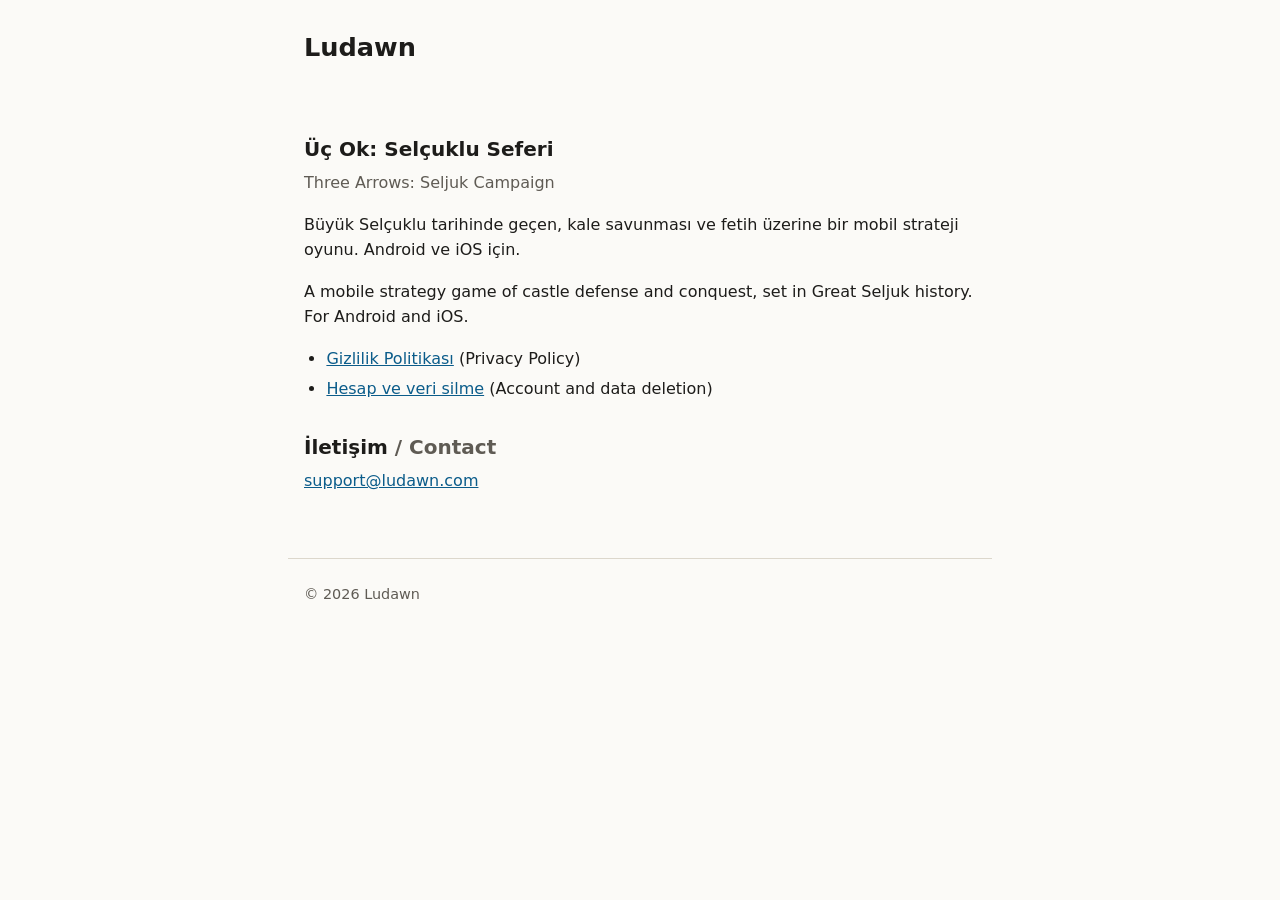
==== index.html @ 129395d2 "Privacy policy and account deletion pages Co-Authored-By: Claude <noreply@anthropic.com>" ====
<!doctype html>
<html lang="tr">
<head>
<meta charset="utf-8">
<meta name="viewport" content="width=device-width, initial-scale=1">
<title>Ludawn</title>
<meta name="description" content="Ludawn: Üç Ok: Selçuklu Seferi (Three Arrows: Seljuk Campaign) mobil oyununun geliştiricisi.">
<link rel="stylesheet" href="/style.css">
</head>
<body>
<header>
<h1>Ludawn</h1>
</header>
<main>
<h2>Üç Ok: Selçuklu Seferi</h2>
<p class="muted" lang="en">Three Arrows: Seljuk Campaign</p>
<p>Büyük Selçuklu tarihinde geçen, kale savunması ve fetih üzerine bir mobil strateji oyunu. Android ve iOS için.</p>
<p lang="en">A mobile strategy game of castle defense and conquest, set in Great Seljuk history. For Android and iOS.</p>
<ul>
<li><a href="/privacy/">Gizlilik Politikası</a> <span lang="en">(Privacy Policy)</span></li>
<li><a href="/account-deletion/">Hesap ve veri silme</a> <span lang="en">(Account and data deletion)</span></li>
</ul>
<h2>İletişim <span class="muted" lang="en">/ Contact</span></h2>
<p><a href="mailto:support@ludawn.com">support@ludawn.com</a></p>
</main>
<footer>
<p>© 2026 Ludawn</p>
</footer>
</body>
</html>
---- style.css ----
:root {
  color-scheme: light dark;
  --bg: #fbfaf7; --fg: #1d1c1a; --muted: #5f5b54; --line: #dcd7cc;
  --link: #0b5c8a; --card: #f1eee7; --mark-bg: #ffe08a; --mark-fg: #3a2a00;
}
@media (prefers-color-scheme: dark) {
  :root {
    --bg: #17181a; --fg: #e9e6df; --muted: #a8a399; --line: #34363a;
    --link: #7cc4ee; --card: #202225; --mark-bg: #6b4e00; --mark-fg: #fff3c4;
  }
}
* { box-sizing: border-box; }
html { -webkit-text-size-adjust: 100%; }
body {
  margin: 0; background: var(--bg); color: var(--fg);
  font: 1rem/1.6 system-ui, -apple-system, "Segoe UI", Roboto, "Noto Sans", Arial, sans-serif;
}
header, main, footer { max-width: 44rem; margin: 0 auto; padding: 1rem; }
header { padding-top: 1.5rem; }
footer { color: var(--muted); font-size: .9rem; border-top: 1px solid var(--line); margin-top: 2rem; }
h1 { font-size: 1.6rem; line-height: 1.25; margin: .5rem 0; }
h2 { font-size: 1.25rem; line-height: 1.3; margin: 2rem 0 .5rem; }
h3 { font-size: 1.05rem; margin: 1.5rem 0 .25rem; }
p, ul, ol { margin: .5rem 0 1rem; }
ul, ol { padding-left: 1.4rem; }
li { margin: .3rem 0; }
a { color: var(--link); }
.brand { font-weight: 700; text-decoration: none; color: var(--fg); }
.muted { color: var(--muted); }
.langs { margin: .75rem 0; }
.box { background: var(--card); border: 1px solid var(--line); border-radius: .5rem; padding: .75rem 1rem; margin: 1rem 0; }
.steps li { margin: .5rem 0; }
.scroll { overflow-x: auto; }
table { border-collapse: collapse; width: 100%; font-size: .95rem; margin: .5rem 0 1rem; }
th, td { border: 1px solid var(--line); padding: .45rem .6rem; text-align: left; vertical-align: top; }
th { background: var(--card); }
hr { border: 0; border-top: 1px solid var(--line); margin: 2.5rem 0; }
code { font-family: ui-monospace, SFMono-Regular, Menlo, Consolas, monospace; font-size: .92em; overflow-wrap: anywhere; }
mark.todo { background: var(--mark-bg); color: var(--mark-fg); font-weight: 700; padding: 0 .25rem; border-radius: .2rem; overflow-wrap: anywhere; }
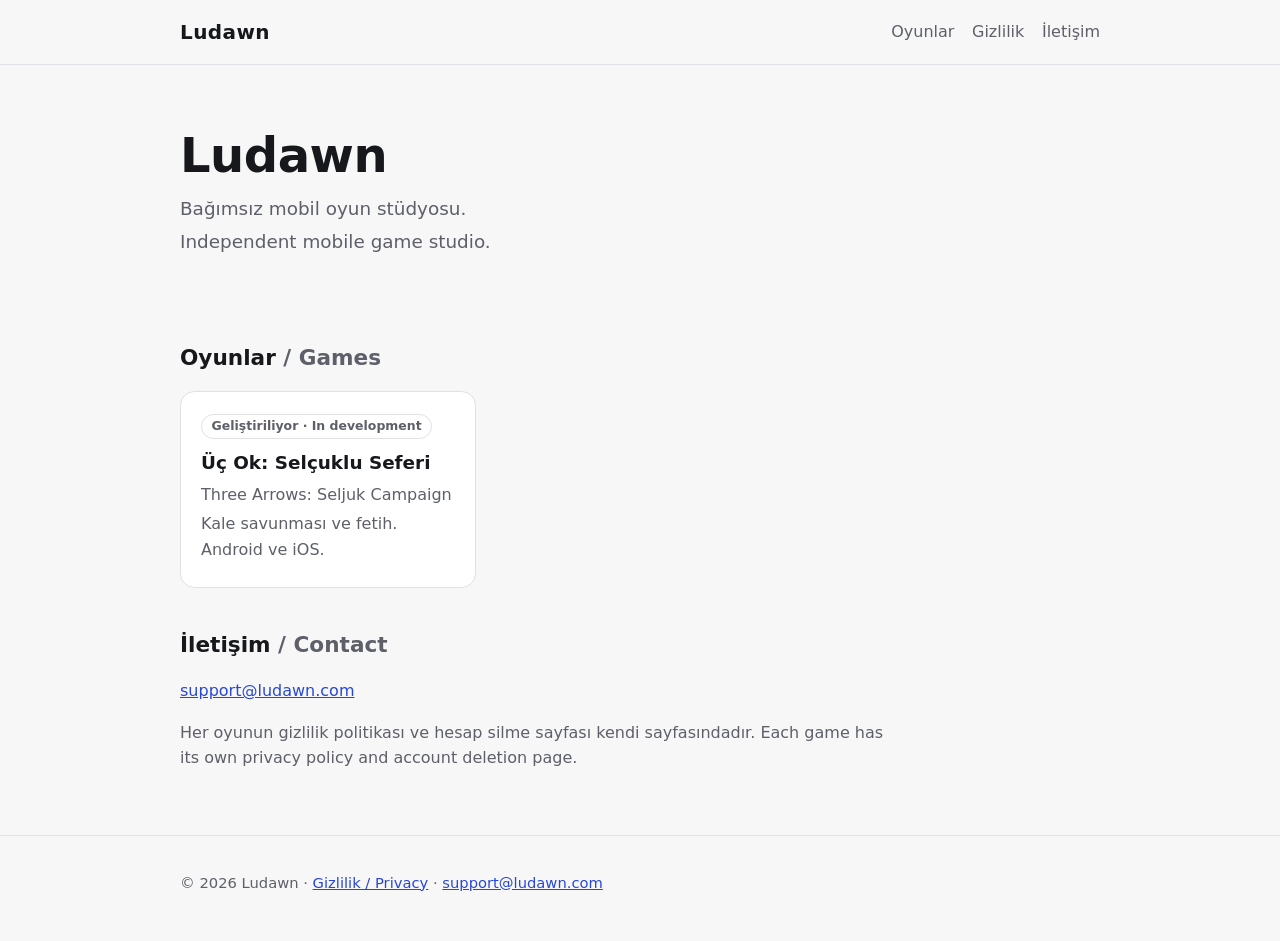
==== commit 04780de1: "Company home and one self-contained section per game The home page is the studio's; Three Arrows liv" ====
--- a/index.html
+++ b/index.html
@@ -4,27 +4,39 @@
 <meta charset="utf-8">
 <meta name="viewport" content="width=device-width, initial-scale=1">
 <title>Ludawn</title>
-<meta name="description" content="Ludawn: Üç Ok: Selçuklu Seferi (Three Arrows: Seljuk Campaign) mobil oyununun geliştiricisi.">
-<link rel="stylesheet" href="/style.css">
+<meta name="description" content="Ludawn: bağımsız mobil oyun stüdyosu. Independent mobile game studio.">
+<link rel="stylesheet" href="/assets/site.css">
 </head>
 <body>
-<header>
+<div class="top"><div class="wrap">
+<a class="brand" href="/">Ludawn</a>
+<nav class="nav" aria-label="Site"><a href="/#games">Oyunlar</a><a href="/privacy/">Gizlilik</a><a href="mailto:support@ludawn.com">İletişim</a></nav>
+</div></div>
+<main class="wrap">
+<section class="hero">
 <h1>Ludawn</h1>
-</header>
-<main>
-<h2>Üç Ok: Selçuklu Seferi</h2>
-<p class="muted" lang="en">Three Arrows: Seljuk Campaign</p>
-<p>Büyük Selçuklu tarihinde geçen, kale savunması ve fetih üzerine bir mobil strateji oyunu. Android ve iOS için.</p>
-<p lang="en">A mobile strategy game of castle defense and conquest, set in Great Seljuk history. For Android and iOS.</p>
-<ul>
-<li><a href="/privacy/">Gizlilik Politikası</a> <span lang="en">(Privacy Policy)</span></li>
-<li><a href="/account-deletion/">Hesap ve veri silme</a> <span lang="en">(Account and data deletion)</span></li>
-</ul>
+<p>Bağımsız mobil oyun stüdyosu.</p>
+<p lang="en">Independent mobile game studio.</p>
+</section>
+<section id="games">
+<h2>Oyunlar <span class="muted" lang="en">/ Games</span></h2>
+<div class="grid">
+<a class="card" href="/three-arrows/">
+<span class="tag">Geliştiriliyor · In development</span>
+<h3>Üç Ok: Selçuklu Seferi</h3>
+<p lang="en">Three Arrows: Seljuk Campaign</p>
+<p>Kale savunması ve fetih. Android ve iOS.</p>
+</a>
+</div>
+</section>
+<section class="prose">
 <h2>İletişim <span class="muted" lang="en">/ Contact</span></h2>
 <p><a href="mailto:support@ludawn.com">support@ludawn.com</a></p>
+<p class="muted">Her oyunun gizlilik politikası ve hesap silme sayfası kendi sayfasındadır. <span lang="en">Each game has its own privacy policy and account deletion page.</span></p>
+</section>
 </main>
-<footer>
-<p>© 2026 Ludawn</p>
-</footer>
+<footer><div class="wrap">
+<p>© 2026 Ludawn · <a href="/privacy/">Gizlilik / Privacy</a> · <a href="mailto:support@ludawn.com">support@ludawn.com</a></p>
+</div></footer>
 </body>
 </html>
--- a/assets/site.css
+++ b/assets/site.css
@@ -0,0 +1,24 @@
+:root{color-scheme:light dark;--bg:#f7f7f8;--fg:#17181c;--muted:#5d6068;--line:#dfe1e6;--card:#ffffff;--link:#2747d8;--accent:#17181c;--accent-fg:#ffffff}
+@media (prefers-color-scheme:dark){:root{--bg:#101114;--fg:#eceef2;--muted:#9a9eaa;--line:#2a2d35;--card:#181a1f;--link:#8ea2ff;--accent:#eceef2;--accent-fg:#101114}}
+*{box-sizing:border-box}html{-webkit-text-size-adjust:100%}
+body{margin:0;background:var(--bg);color:var(--fg);font:1rem/1.6 system-ui,-apple-system,"Segoe UI",Roboto,"Noto Sans",Arial,sans-serif}
+a{color:var(--link)}
+.wrap{max-width:60rem;margin:0 auto;padding:0 1.25rem}
+.top{border-bottom:1px solid var(--line)}
+.top .wrap{display:flex;align-items:center;justify-content:space-between;gap:1rem;padding-top:1rem;padding-bottom:1rem;flex-wrap:wrap}
+.brand{font-weight:800;font-size:1.25rem;letter-spacing:.02em;text-decoration:none;color:var(--fg)}
+.nav a{margin-left:1.1rem;text-decoration:none;color:var(--muted)}.nav a:hover{color:var(--fg)}
+.hero{padding:4rem 0 2.5rem}
+.hero h1{font-size:clamp(2rem,5vw,3rem);line-height:1.1;margin:0 0 .75rem;letter-spacing:-.01em}
+.hero p{font-size:1.15rem;color:var(--muted);max-width:38rem;margin:.25rem 0}
+h2{font-size:1.35rem;margin:2.5rem 0 1rem}
+.grid{display:grid;grid-template-columns:repeat(auto-fill,minmax(17rem,1fr));gap:1rem}
+.card{display:block;background:var(--card);border:1px solid var(--line);border-radius:.9rem;padding:1.25rem;text-decoration:none;color:var(--fg);transition:transform .12s ease,border-color .12s ease}
+.card:hover{transform:translateY(-2px);border-color:var(--muted)}
+.card h3{margin:0 0 .25rem;font-size:1.15rem}.card p{margin:.25rem 0;color:var(--muted)}
+.tag{display:inline-block;font-size:.78rem;font-weight:600;border:1px solid var(--line);border-radius:999px;padding:.1rem .6rem;color:var(--muted);margin-bottom:.6rem}
+.muted{color:var(--muted)}
+.prose{max-width:44rem}
+.prose ul{padding-left:1.3rem}
+footer{border-top:1px solid var(--line);margin-top:4rem;color:var(--muted);font-size:.92rem}
+footer .wrap{padding-top:1.25rem;padding-bottom:2rem}
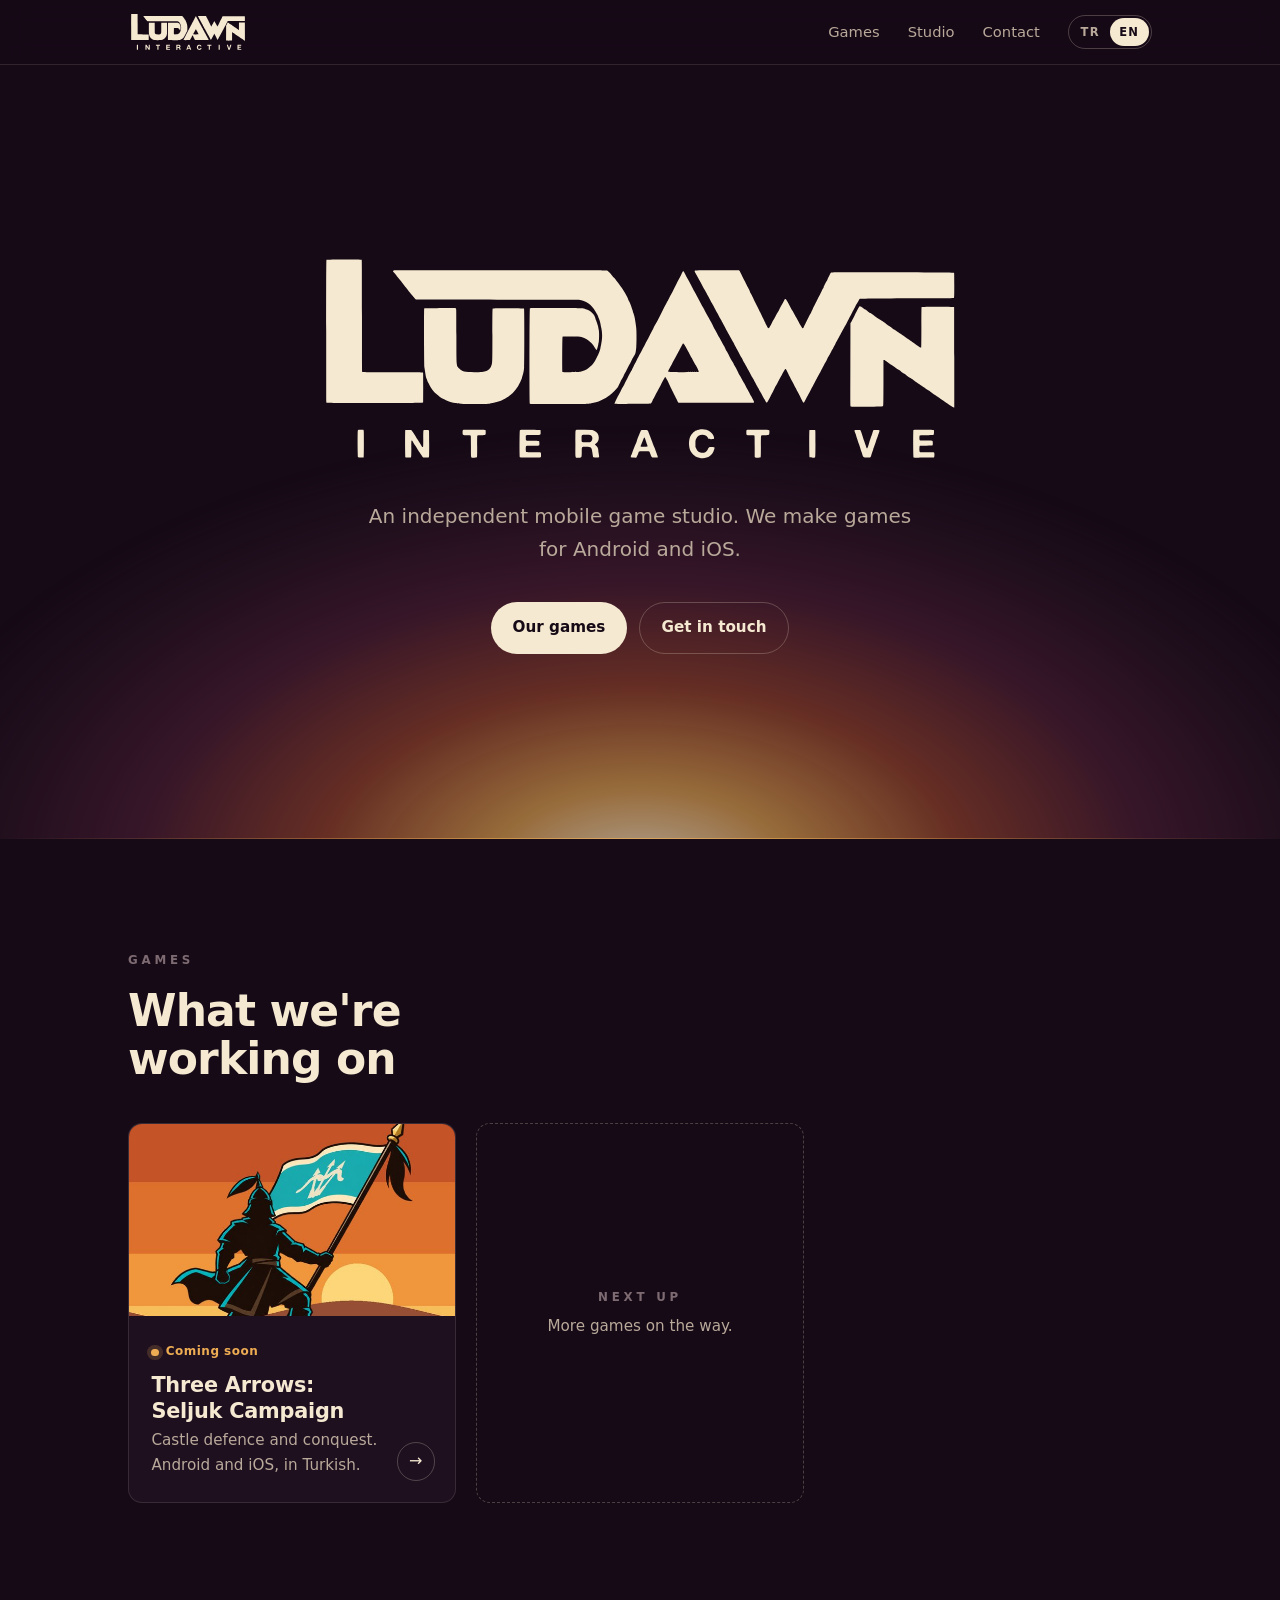
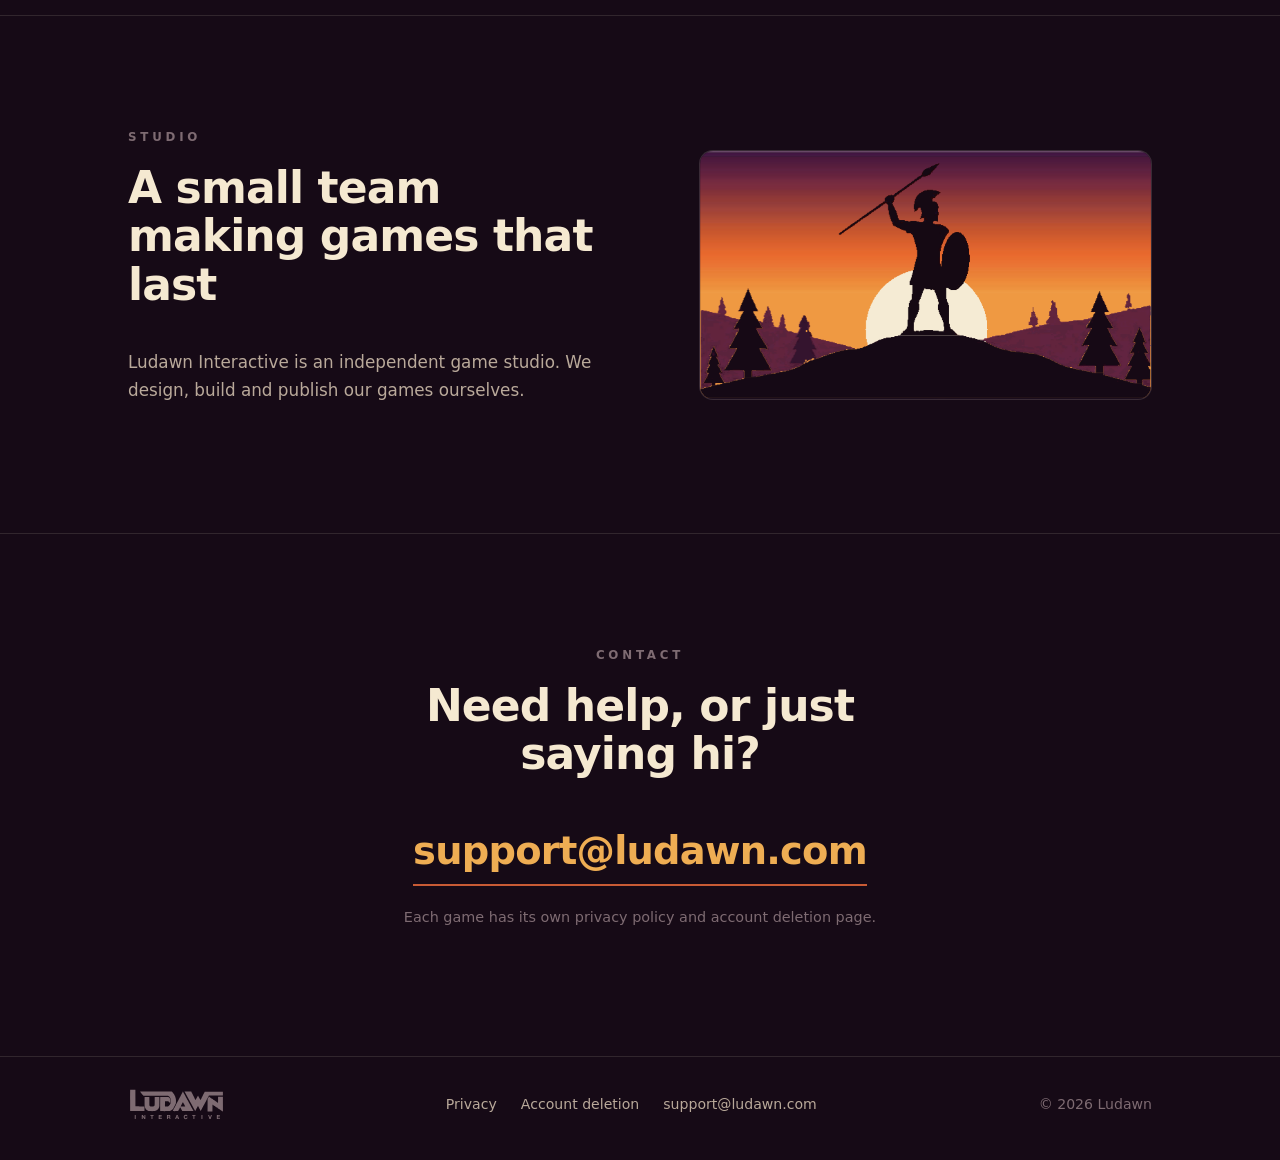
==== commit 3fd91480: "New studio home and Three Arrows design, TR/EN by visitor locale - Studio pages: dark design in the " ====
--- a/index.html
+++ b/index.html
@@ -1,42 +1,101 @@
 <!doctype html>
-<html lang="tr">
+<html lang="tr" data-title-tr="Ludawn Interactive · Bağımsız oyun stüdyosu" data-title-en="Ludawn Interactive · Independent game studio">
 <head>
 <meta charset="utf-8">
 <meta name="viewport" content="width=device-width, initial-scale=1">
-<title>Ludawn</title>
-<meta name="description" content="Ludawn: bağımsız mobil oyun stüdyosu. Independent mobile game studio.">
+<title>Ludawn Interactive</title>
+<meta name="description" content="Ludawn Interactive: bağımsız mobil oyun stüdyosu. Independent mobile game studio.">
+<meta name="theme-color" content="#160A16">
+<meta property="og:title" content="Ludawn Interactive">
+<meta property="og:description" content="Bağımsız mobil oyun stüdyosu. Independent mobile game studio.">
+<meta property="og:image" content="https://ludawn.com/assets/img/ludawn-dawn.jpg">
+<meta property="og:url" content="https://ludawn.com/">
+<link rel="icon" href="/assets/img/favicon.svg" type="image/svg+xml">
 <link rel="stylesheet" href="/assets/site.css">
+<script src="/assets/lang.js"></script>
 </head>
 <body>
-<div class="top"><div class="wrap">
-<a class="brand" href="/">Ludawn</a>
-<nav class="nav" aria-label="Site"><a href="/#games">Oyunlar</a><a href="/privacy/">Gizlilik</a><a href="mailto:support@ludawn.com">İletişim</a></nav>
-</div></div>
-<main class="wrap">
+<header class="top"><div class="wrap">
+<a class="brand" href="/" aria-label="Ludawn Interactive"><span class="logo" role="img" aria-label="Ludawn Interactive"></span></a>
+<nav class="nav" aria-label="Site">
+<a href="#games"><span lang="tr">Oyunlar</span><span lang="en">Games</span></a>
+<a class="hide-sm" href="#studio"><span lang="tr">Stüdyo</span><span lang="en">Studio</span></a>
+<a href="#contact"><span lang="tr">İletişim</span><span lang="en">Contact</span></a>
+<span class="lang-switch" role="group" aria-label="Dil / Language"><button type="button" data-set-lang="tr">TR</button><button type="button" data-set-lang="en">EN</button></span>
+</nav>
+</div></header>
+
+<main>
 <section class="hero">
-<h1>Ludawn</h1>
-<p>Bağımsız mobil oyun stüdyosu.</p>
-<p lang="en">Independent mobile game studio.</p>
-</section>
-<section id="games">
-<h2>Oyunlar <span class="muted" lang="en">/ Games</span></h2>
-<div class="grid">
-<a class="card" href="/three-arrows/">
-<span class="tag">Geliştiriliyor · In development</span>
-<h3>Üç Ok: Selçuklu Seferi</h3>
-<p lang="en">Three Arrows: Seljuk Campaign</p>
-<p>Kale savunması ve fetih. Android ve iOS.</p>
-</a>
+<div class="wrap">
+<h1><span class="logo" role="img" aria-label="Ludawn Interactive"></span></h1>
+<p class="lede"><span lang="tr">Bağımsız mobil oyun stüdyosu. Android ve iOS için oyunlar yapıyoruz.</span><span lang="en">An independent mobile game studio. We make games for Android and iOS.</span></p>
+<div class="cta">
+<a class="btn btn-solid" href="#games"><span lang="tr">Oyunlarımız</span><span lang="en">Our games</span></a>
+<a class="btn btn-ghost" href="#contact"><span lang="tr">Bize yaz</span><span lang="en">Get in touch</span></a>
+</div>
 </div>
 </section>
-<section class="prose">
-<h2>İletişim <span class="muted" lang="en">/ Contact</span></h2>
-<p><a href="mailto:support@ludawn.com">support@ludawn.com</a></p>
-<p class="muted">Her oyunun gizlilik politikası ve hesap silme sayfası kendi sayfasındadır. <span lang="en">Each game has its own privacy policy and account deletion page.</span></p>
+
+<section class="section" id="games">
+<div class="wrap">
+<span class="eyebrow"><span lang="tr">Oyunlar</span><span lang="en">Games</span></span>
+<h2><span lang="tr">Üzerinde çalıştıklarımız</span><span lang="en">What we're working on</span></h2>
+<div class="games">
+<a class="game" href="/three-arrows/">
+<div class="game-art" aria-hidden="true"><img src="/three-arrows/assets/img/icon.jpg" width="640" height="640" alt="" loading="lazy"></div>
+<div class="game-body">
+<span class="status"><span lang="tr">Yakında</span><span lang="en">Coming soon</span></span>
+<h3><span lang="tr">Üç Ok: Selçuklu Seferi</span><span lang="en">Three Arrows: Seljuk Campaign</span></h3>
+<p><span lang="tr">Kale savunması ve fetih. Android ve iOS.</span><span lang="en">Castle defence and conquest. Android and iOS, in Turkish.</span></p>
+</div>
+<span class="go" aria-hidden="true">→</span>
+</a>
+<div class="game soon">
+<span class="eyebrow" style="margin:0"><span lang="tr">Sırada</span><span lang="en">Next up</span></span>
+<p style="margin:.4rem 0 0"><span lang="tr">Yeni oyunlar yolda.</span><span lang="en">More games on the way.</span></p>
+</div>
+</div>
+</div>
+</section>
+
+<section class="section" id="studio">
+<div class="wrap studio">
+<div>
+<span class="eyebrow"><span lang="tr">Stüdyo</span><span lang="en">Studio</span></span>
+<h2><span lang="tr">Küçük ekip, uzun soluklu oyunlar</span><span lang="en">A small team making games that last</span></h2>
+<p><span lang="tr">Ludawn Interactive bağımsız bir oyun stüdyosu. Oyunlarımızı kendimiz tasarlıyor, geliştiriyor ve yayımlıyoruz.</span><span lang="en">Ludawn Interactive is an independent game studio. We design, build and publish our games ourselves.</span></p>
+</div>
+<figure class="dawn" aria-hidden="true">
+<img class="l-gokyuzu" src="/assets/img/dawn/gokyuzu.png" alt="">
+<img class="l-gunes" src="/assets/img/dawn/gunes.png" alt="">
+<img class="l-tepe" src="/assets/img/dawn/tepe.png" alt="">
+<img class="l-agac" src="/assets/img/dawn/agac.png" alt="">
+<img class="l-zemin" src="/assets/img/dawn/zemin.png" alt="">
+<img class="l-savasci" src="/assets/img/dawn/savasci.png" alt="">
+</figure>
+<script>(function(){document.documentElement.classList.add("js");var f=document.querySelector(".dawn");if(!("IntersectionObserver" in window)){f.classList.add("play");return}new IntersectionObserver(function(e,o){if(e[0].isIntersecting){f.classList.add("play");o.disconnect()}},{threshold:.35}).observe(f)})();</script>
+</div>
+</section>
+
+<section class="section contact" id="contact">
+<div class="wrap">
+<span class="eyebrow"><span lang="tr">İletişim</span><span lang="en">Contact</span></span>
+<h2><span lang="tr">Bir sorun mu var, ya da sadece merhaba?</span><span lang="en">Need help, or just saying hi?</span></h2>
+<a class="mail" href="mailto:support@ludawn.com">support@ludawn.com</a>
+<p class="note"><span lang="tr">Her oyunun gizlilik politikası ve hesap silme sayfası kendi sayfasındadır.</span><span lang="en">Each game has its own privacy policy and account deletion page.</span></p>
+</div>
 </section>
 </main>
+
 <footer><div class="wrap">
-<p>© 2026 Ludawn · <a href="/privacy/">Gizlilik / Privacy</a> · <a href="mailto:support@ludawn.com">support@ludawn.com</a></p>
+<span class="logo" role="img" aria-label="Ludawn Interactive"></span>
+<nav aria-label="Footer">
+<a href="/privacy/"><span lang="tr">Gizlilik</span><span lang="en">Privacy</span></a>
+<a href="/account-deletion/"><span lang="tr">Hesap silme</span><span lang="en">Account deletion</span></a>
+<a href="mailto:support@ludawn.com">support@ludawn.com</a>
+</nav>
+<span>© 2026 Ludawn</span>
 </div></footer>
 </body>
 </html>
--- a/assets/site.css
+++ b/assets/site.css
@@ -1,24 +1,131 @@
-:root{color-scheme:light dark;--bg:#f7f7f8;--fg:#17181c;--muted:#5d6068;--line:#dfe1e6;--card:#ffffff;--link:#2747d8;--accent:#17181c;--accent-fg:#ffffff}
-@media (prefers-color-scheme:dark){:root{--bg:#101114;--fg:#eceef2;--muted:#9a9eaa;--line:#2a2d35;--card:#181a1f;--link:#8ea2ff;--accent:#eceef2;--accent-fg:#101114}}
-*{box-sizing:border-box}html{-webkit-text-size-adjust:100%}
-body{margin:0;background:var(--bg);color:var(--fg);font:1rem/1.6 system-ui,-apple-system,"Segoe UI",Roboto,"Noto Sans",Arial,sans-serif}
-a{color:var(--link)}
-.wrap{max-width:60rem;margin:0 auto;padding:0 1.25rem}
-.top{border-bottom:1px solid var(--line)}
-.top .wrap{display:flex;align-items:center;justify-content:space-between;gap:1rem;padding-top:1rem;padding-bottom:1rem;flex-wrap:wrap}
-.brand{font-weight:800;font-size:1.25rem;letter-spacing:.02em;text-decoration:none;color:var(--fg)}
-.nav a{margin-left:1.1rem;text-decoration:none;color:var(--muted)}.nav a:hover{color:var(--fg)}
-.hero{padding:4rem 0 2.5rem}
-.hero h1{font-size:clamp(2rem,5vw,3rem);line-height:1.1;margin:0 0 .75rem;letter-spacing:-.01em}
-.hero p{font-size:1.15rem;color:var(--muted);max-width:38rem;margin:.25rem 0}
-h2{font-size:1.35rem;margin:2.5rem 0 1rem}
-.grid{display:grid;grid-template-columns:repeat(auto-fill,minmax(17rem,1fr));gap:1rem}
-.card{display:block;background:var(--card);border:1px solid var(--line);border-radius:.9rem;padding:1.25rem;text-decoration:none;color:var(--fg);transition:transform .12s ease,border-color .12s ease}
-.card:hover{transform:translateY(-2px);border-color:var(--muted)}
-.card h3{margin:0 0 .25rem;font-size:1.15rem}.card p{margin:.25rem 0;color:var(--muted)}
-.tag{display:inline-block;font-size:.78rem;font-weight:600;border:1px solid var(--line);border-radius:999px;padding:.1rem .6rem;color:var(--muted);margin-bottom:.6rem}
+/* Ludawn Interactive: studio pages (home, studio privacy, account deletion, 404).
+   Game sections under /<game>/ carry their own stylesheet. */
+:root{
+  color-scheme:dark;
+  --ink:#160A16; --ink-2:#1F1020; --ink-3:#2A1528;
+  --cream:#F5E9D1; --muted:#B9A99A; --faint:#7E6B72;
+  --line:rgba(245,233,209,.12); --line-2:rgba(245,233,209,.24);
+  --dusk:#632743; --hill:#562A43; --ember:#C85B35; --amber:#EEAD53; --sun:#F5E9D1;
+  --dawn:linear-gradient(90deg,var(--dusk),var(--ember) 55%,var(--amber));
+  --radius:14px; --wrap:68rem;
+  --sans:system-ui,-apple-system,"Segoe UI",Roboto,"Noto Sans",Arial,sans-serif;
+}
+*{box-sizing:border-box}
+html{-webkit-text-size-adjust:100%;scroll-behavior:smooth;background:var(--ink)}
+body{margin:0;background:var(--ink);color:var(--cream);font:400 1rem/1.65 var(--sans);-webkit-font-smoothing:antialiased;overflow-x:hidden}
+a{color:var(--amber);text-underline-offset:.18em;text-decoration-thickness:1px}
+a:hover{color:var(--sun)}
+:focus-visible{outline:2px solid var(--amber);outline-offset:3px;border-radius:4px}
+img{max-width:100%;display:block}
+.wrap{max-width:var(--wrap);margin:0 auto;padding:0 clamp(1rem,4vw,2rem)}
+
+/* Language: both languages ship in the page, lang.js picks one. */
+html[data-lang="tr"] body [lang="en"],html[data-lang="en"] body [lang="tr"]{display:none!important}
+html:not([data-lang]) .lang-switch{display:none}
+html[data-lang] .both-only{display:none}
+html:not([data-lang]) span[lang="en"]::before{content:" / "}
+
+/* Top bar */
+.top{position:sticky;top:0;z-index:10;background:rgba(22,10,22,.78);backdrop-filter:saturate(140%) blur(14px);-webkit-backdrop-filter:saturate(140%) blur(14px);border-bottom:1px solid var(--line)}
+.top .wrap{display:flex;align-items:center;justify-content:space-between;gap:1rem;height:4rem}
+.brand{display:block;width:7.5rem;height:2.4rem;color:var(--cream)}
+.brand .logo{width:100%;height:100%}
+.nav{display:flex;align-items:center;gap:clamp(.75rem,2.5vw,1.75rem)}
+.nav a{color:var(--muted);text-decoration:none;font-size:.92rem;font-weight:500}
+.nav a:hover{color:var(--cream)}
+.lang-switch{display:inline-flex;border:1px solid var(--line-2);border-radius:999px;padding:2px}
+.lang-switch button{all:unset;cursor:pointer;font-size:.72rem;font-weight:700;letter-spacing:.12em;padding:.28rem .6rem;border-radius:999px;color:var(--muted)}
+.lang-switch button[aria-pressed="true"]{background:var(--cream);color:var(--ink)}
+.lang-switch button:focus-visible{outline:2px solid var(--amber)}
+@media (max-width:560px){.nav .hide-sm{display:none}}
+
+/* Logo: SVG used as a mask so it takes any colour or gradient */
+.logo{display:block;background:currentColor;-webkit-mask:url(/assets/img/ludawn-logo.svg) center/contain no-repeat;mask:url(/assets/img/ludawn-logo.svg) center/contain no-repeat}
+
+/* Hero */
+.hero{position:relative;isolation:isolate;min-height:min(86vh,52rem);display:grid;place-items:center;text-align:center;padding:6rem 0 7rem;overflow:hidden}
+.hero::before{content:"";position:absolute;z-index:-2;left:50%;bottom:-38vmax;width:120vmax;height:70vmax;transform:translateX(-50%);
+  background:radial-gradient(closest-side,rgba(245,233,209,.7),rgba(238,173,83,.6) 20%,rgba(200,91,53,.45) 42%,rgba(99,39,67,.42) 66%,rgba(86,42,67,.15) 86%,transparent 100%);
+  filter:blur(6px);animation:rise 2.4s cubic-bezier(.2,.7,.2,1) both}
+.hero::after{content:"";position:absolute;z-index:-1;left:0;right:0;bottom:0;height:1px;background:linear-gradient(90deg,transparent,rgba(238,173,83,.7),transparent)}
+.hero .logo{width:min(40rem,82vw);aspect-ratio:2684/880;margin:0 auto;color:var(--cream);animation:fade 1.2s .15s ease both}
+.hero .lede{max-width:34rem;margin:2.25rem auto 0;font-size:clamp(1.05rem,2.2vw,1.25rem);color:var(--muted);animation:fade 1.2s .35s ease both}
+.cta{display:flex;flex-wrap:wrap;gap:.75rem;justify-content:center;margin-top:2.25rem;animation:fade 1.2s .5s ease both}
+.btn{display:inline-flex;align-items:center;gap:.5rem;padding:.8rem 1.35rem;border-radius:999px;font-weight:600;font-size:.95rem;text-decoration:none;transition:transform .15s ease,background .15s ease,border-color .15s ease}
+.btn-solid{background:var(--cream);color:var(--ink)}
+.btn-solid:hover{background:var(--amber);color:var(--ink);transform:translateY(-1px)}
+.btn-ghost{border:1px solid var(--line-2);color:var(--cream)}
+.btn-ghost:hover{border-color:var(--cream);color:var(--cream);transform:translateY(-1px)}
+@keyframes rise{from{opacity:0;transform:translate(-50%,12%)}to{opacity:1;transform:translate(-50%,0)}}
+@keyframes fade{from{opacity:0;transform:translateY(10px)}to{opacity:1;transform:none}}
+@media (prefers-reduced-motion:reduce){*,*::before,*::after{animation:none!important;transition:none!important}html{scroll-behavior:auto}}
+
+/* Sections */
+.section{padding:clamp(4rem,10vw,7rem) 0}
+.section+.section{border-top:1px solid var(--line)}
+.eyebrow{display:block;font-size:.74rem;font-weight:700;letter-spacing:.32em;text-transform:uppercase;color:var(--faint);margin:0 0 1rem}
+.section h2{font-size:clamp(1.8rem,4.5vw,2.75rem);line-height:1.1;letter-spacing:-.02em;font-weight:700;margin:0 0 2.5rem;max-width:30rem}
+
+/* Game cards */
+.games{display:grid;grid-template-columns:repeat(auto-fill,minmax(min(100%,20rem),1fr));gap:1.25rem}
+.game{position:relative;display:flex;flex-direction:column;min-height:22rem;border-radius:var(--radius);overflow:hidden;text-decoration:none;color:var(--cream);border:1px solid var(--line);background:var(--ink-2);transition:transform .25s ease,border-color .25s ease}
+.game:hover{color:var(--cream);transform:translateY(-4px);border-color:var(--line-2)}
+.game-art{flex:1;min-height:12rem;position:relative;overflow:hidden}
+.game-art>*{position:absolute;inset:0}
+.game-body{padding:1.35rem 4.5rem 1.5rem 1.4rem}
+.game h3{margin:.55rem 0 .2rem;font-size:1.3rem;line-height:1.25;letter-spacing:-.01em}
+.game p{margin:0;color:var(--muted);font-size:.95rem}
+.game .go{position:absolute;right:1.25rem;bottom:1.35rem;width:2.4rem;height:2.4rem;border-radius:50%;border:1px solid var(--line-2);display:grid;place-items:center;transition:background .2s ease,color .2s ease}
+.game:hover .go{background:var(--cream);color:var(--ink)}
+.status{display:inline-flex;align-items:center;gap:.45rem;font-size:.75rem;font-weight:600;letter-spacing:.04em;color:var(--amber)}
+.status::before{content:"";width:.45rem;height:.45rem;border-radius:50%;background:currentColor;box-shadow:0 0 0 4px rgba(238,173,83,.18)}
+.game.soon{border-style:dashed;border-color:var(--line-2);background:transparent;justify-content:center;align-items:center;text-align:center;padding:1.5rem;color:var(--faint);min-height:10rem}
+.game.soon:hover{transform:none;border-color:var(--line)}
+
+/* Game card art: the game's own icon, cropped to the card */
+.game-art img{width:100%;height:100%;object-fit:cover;object-position:50% 30%;transition:transform .4s ease}
+.game:hover .game-art img{transform:scale(1.03)}
+
+/* Studio */
+.studio{display:grid;grid-template-columns:1.1fr 1fr;gap:clamp(2rem,6vw,4.5rem);align-items:center}
+.studio p{color:var(--muted);font-size:1.05rem;max-width:32rem}
+.studio figure{margin:0;border-radius:var(--radius);overflow:hidden;border:1px solid var(--line)}
+/* Dawn scene: the logo's layers rise one after another, like the game's opening */
+.dawn{position:relative;aspect-ratio:652/359;background:var(--ink-2)}
+.dawn img{position:absolute;inset:0;width:100%;height:100%}
+.dawn.play img{animation:layer .9s cubic-bezier(.2,.7,.2,1) both}
+.dawn.play .l-gunes{animation-name:sunrise;animation-delay:.35s;animation-duration:1.6s}
+.dawn.play .l-tepe{animation-delay:.9s}.dawn.play .l-agac{animation-delay:1.15s}
+.dawn.play .l-zemin{animation-delay:1.35s}.dawn.play .l-savasci{animation-delay:1.7s}
+html.js .dawn:not(.play) img:not(.l-gokyuzu){opacity:0}
+@keyframes layer{from{opacity:0;transform:translateY(6%)}to{opacity:1;transform:none}}
+@keyframes sunrise{from{opacity:0;transform:translateY(22%)}to{opacity:1;transform:none}}
+@media (max-width:760px){.studio{grid-template-columns:1fr}}
+
+/* Contact */
+.contact{text-align:center}
+.contact h2{margin-left:auto;margin-right:auto}
+.mail{display:inline-block;font-size:clamp(1.35rem,4.5vw,2.4rem);font-weight:700;letter-spacing:-.02em;color:var(--amber);text-decoration:none;border-bottom:2px solid var(--ember);padding-bottom:.1rem;overflow-wrap:anywhere}
+.mail:hover{color:var(--cream);border-color:var(--amber)}
+.contact .note{color:var(--faint);font-size:.9rem;margin-top:1.25rem}
+
+/* Text pages (privacy index, account deletion, 404) */
+.page{padding-top:clamp(3rem,8vw,5.5rem);padding-bottom:2rem}
+.prose{max-width:44rem}
+.prose h1{font-size:clamp(2rem,5vw,3rem);line-height:1.1;letter-spacing:-.02em;margin:0 0 1.5rem}
+.prose h2{font-size:1.25rem;margin:2.5rem 0 .75rem}
+.prose p,.prose li{color:#D9CBB6}
+.prose ul{padding-left:1.2rem}
+.prose li{margin:.4rem 0}
+.prose .btn{margin-top:1rem}
+.prose .btn-solid{color:var(--ink)}
 .muted{color:var(--muted)}
-.prose{max-width:44rem}
-.prose ul{padding-left:1.3rem}
-footer{border-top:1px solid var(--line);margin-top:4rem;color:var(--muted);font-size:.92rem}
-footer .wrap{padding-top:1.25rem;padding-bottom:2rem}
+hr{border:0;border-top:1px solid var(--line);margin:3rem 0}
+
+/* Footer */
+footer{border-top:1px solid var(--line);color:var(--faint);font-size:.88rem}
+footer .wrap{display:flex;flex-wrap:wrap;gap:1rem 2rem;align-items:center;justify-content:space-between;padding-top:2rem;padding-bottom:2.5rem}
+footer .logo{width:6rem;aspect-ratio:2684/880;color:var(--faint)}
+footer nav{display:flex;flex-wrap:wrap;gap:.5rem 1.5rem}
+footer a{color:var(--muted);text-decoration:none}
+footer a:hover{color:var(--cream)}
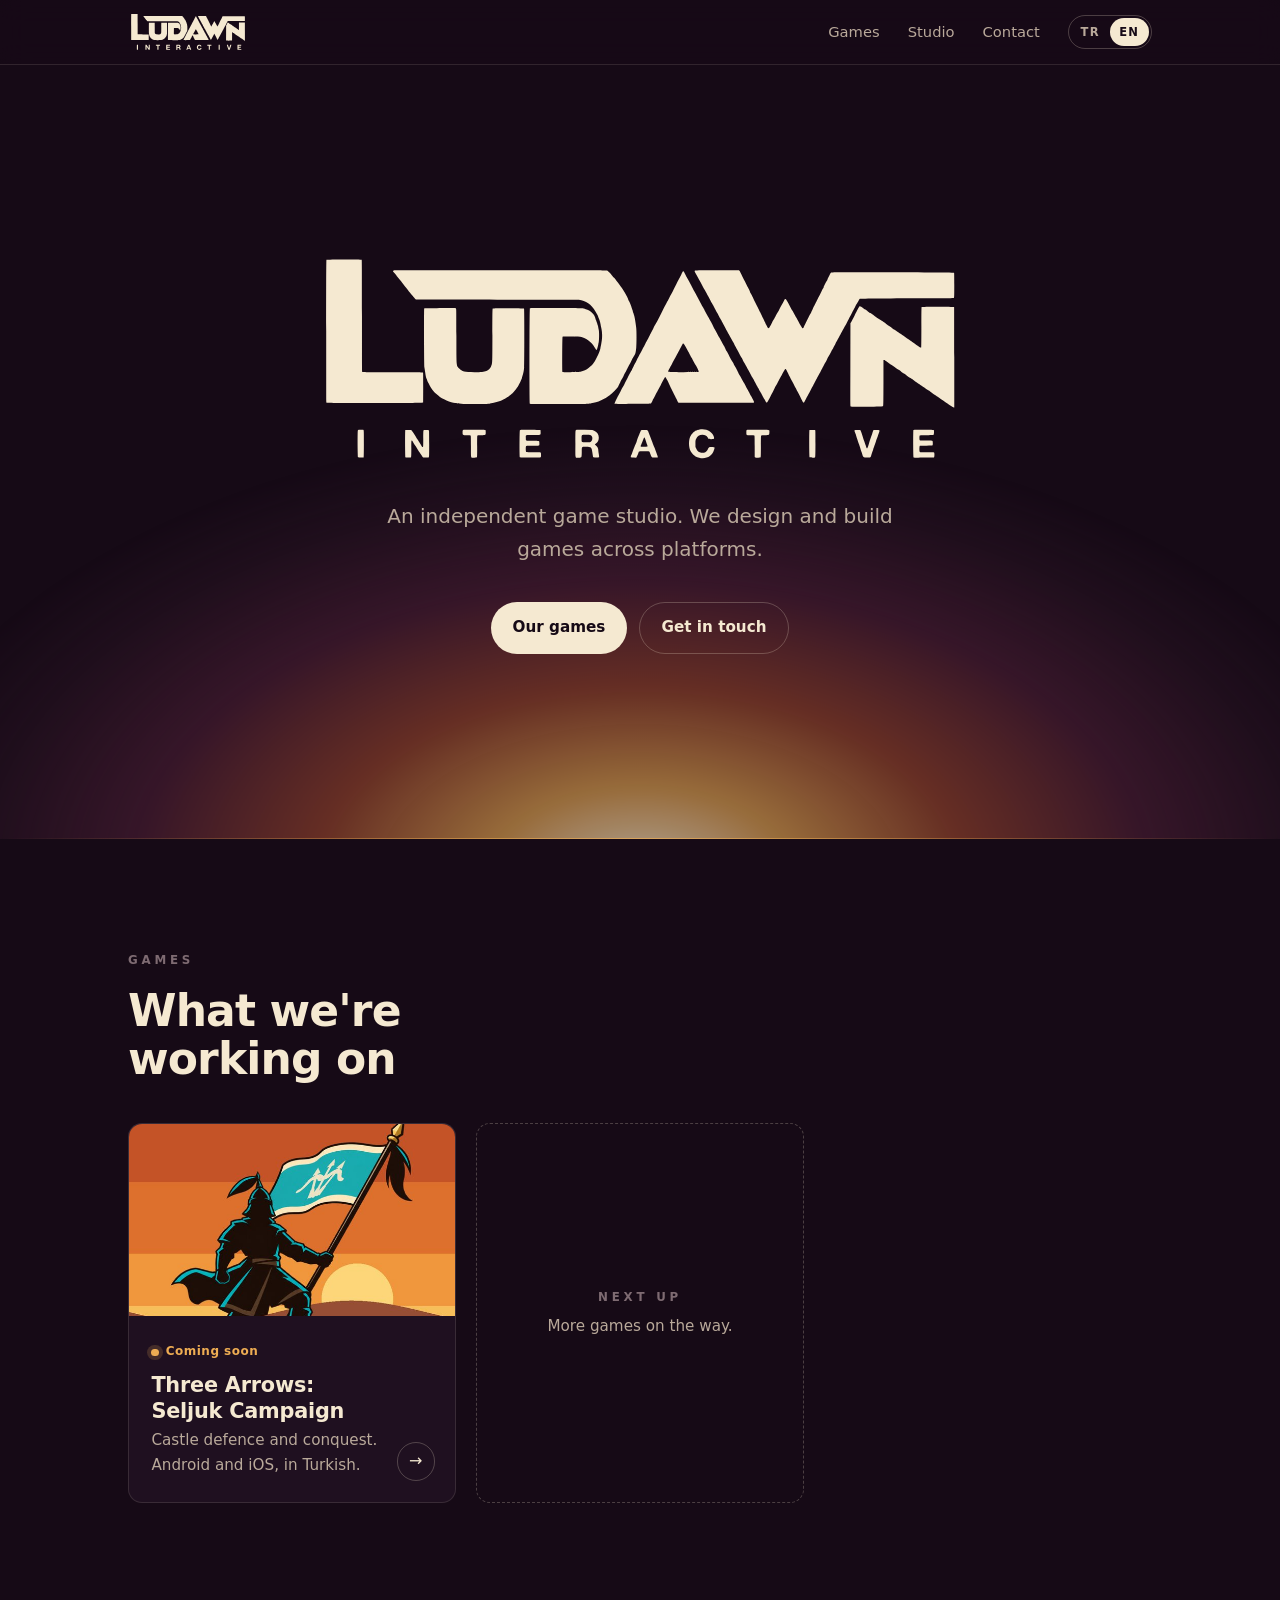
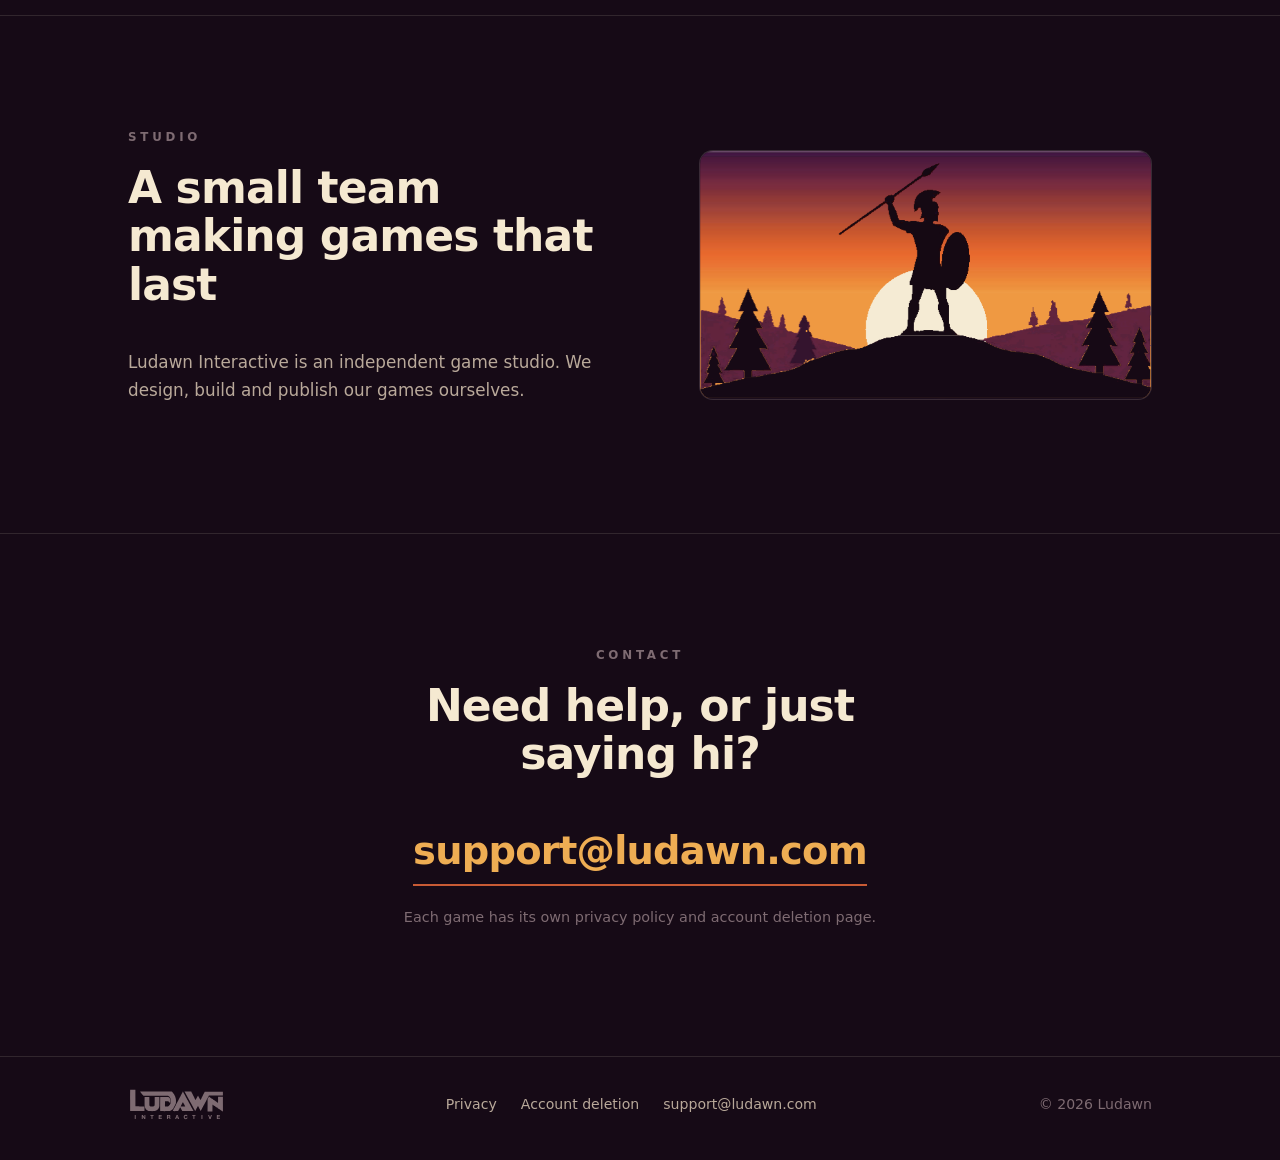
==== commit dd02cb13: "Home: describe the studio without tying it to mobile Co-Authored-By: Claude Opus 5.5 <noreply@anthro" ====
--- a/index.html
+++ b/index.html
@@ -4,10 +4,10 @@
 <meta charset="utf-8">
 <meta name="viewport" content="width=device-width, initial-scale=1">
 <title>Ludawn Interactive</title>
-<meta name="description" content="Ludawn Interactive: bağımsız mobil oyun stüdyosu. Independent mobile game studio.">
+<meta name="description" content="Ludawn Interactive: bağımsız oyun stüdyosu. Independent game studio.">
 <meta name="theme-color" content="#160A16">
 <meta property="og:title" content="Ludawn Interactive">
-<meta property="og:description" content="Bağımsız mobil oyun stüdyosu. Independent mobile game studio.">
+<meta property="og:description" content="Bağımsız oyun stüdyosu. Independent game studio.">
 <meta property="og:image" content="https://ludawn.com/assets/img/ludawn-dawn.jpg">
 <meta property="og:url" content="https://ludawn.com/">
 <link rel="icon" href="/assets/img/favicon.svg" type="image/svg+xml">
@@ -29,7 +29,7 @@
 <section class="hero">
 <div class="wrap">
 <h1><span class="logo" role="img" aria-label="Ludawn Interactive"></span></h1>
-<p class="lede"><span lang="tr">Bağımsız mobil oyun stüdyosu. Android ve iOS için oyunlar yapıyoruz.</span><span lang="en">An independent mobile game studio. We make games for Android and iOS.</span></p>
+<p class="lede"><span lang="tr">Bağımsız oyun stüdyosu. Farklı platformlar için oyunlar tasarlıyor ve geliştiriyoruz.</span><span lang="en">An independent game studio. We design and build games across platforms.</span></p>
 <div class="cta">
 <a class="btn btn-solid" href="#games"><span lang="tr">Oyunlarımız</span><span lang="en">Our games</span></a>
 <a class="btn btn-ghost" href="#contact"><span lang="tr">Bize yaz</span><span lang="en">Get in touch</span></a>
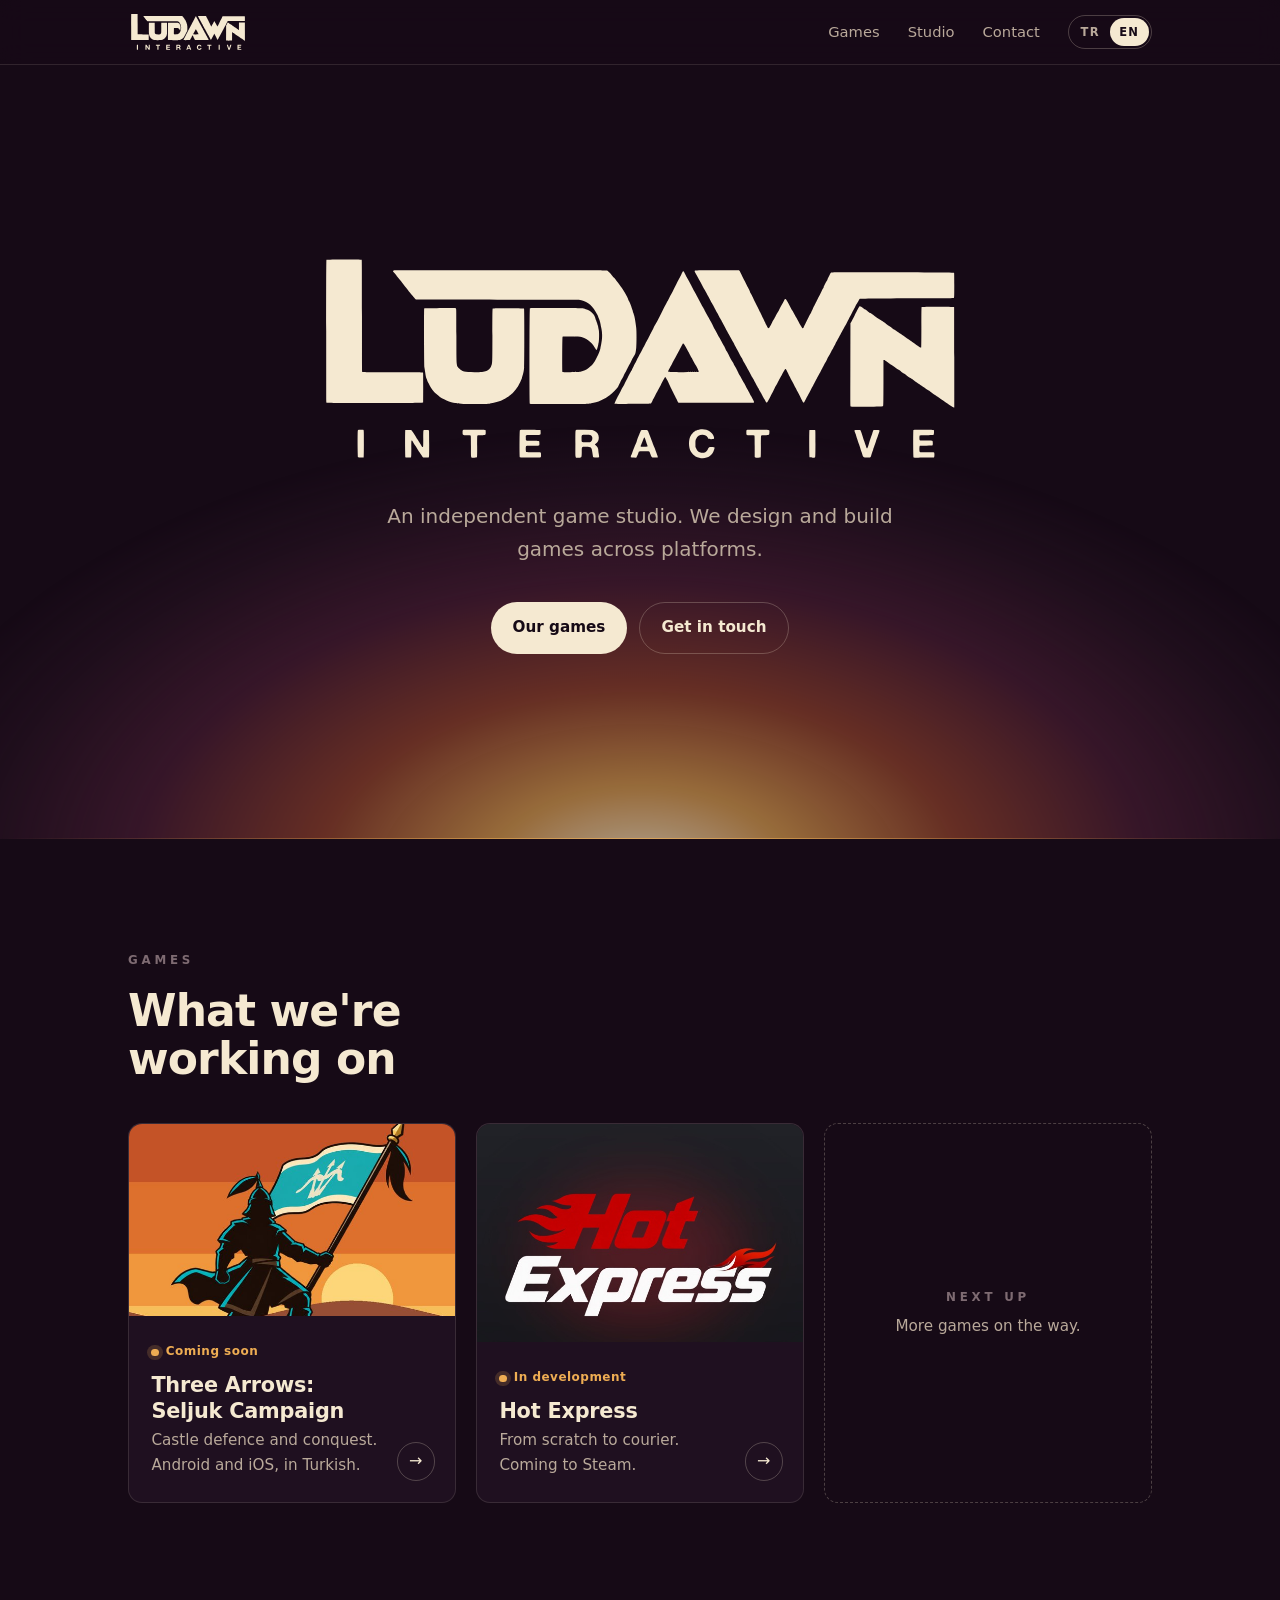
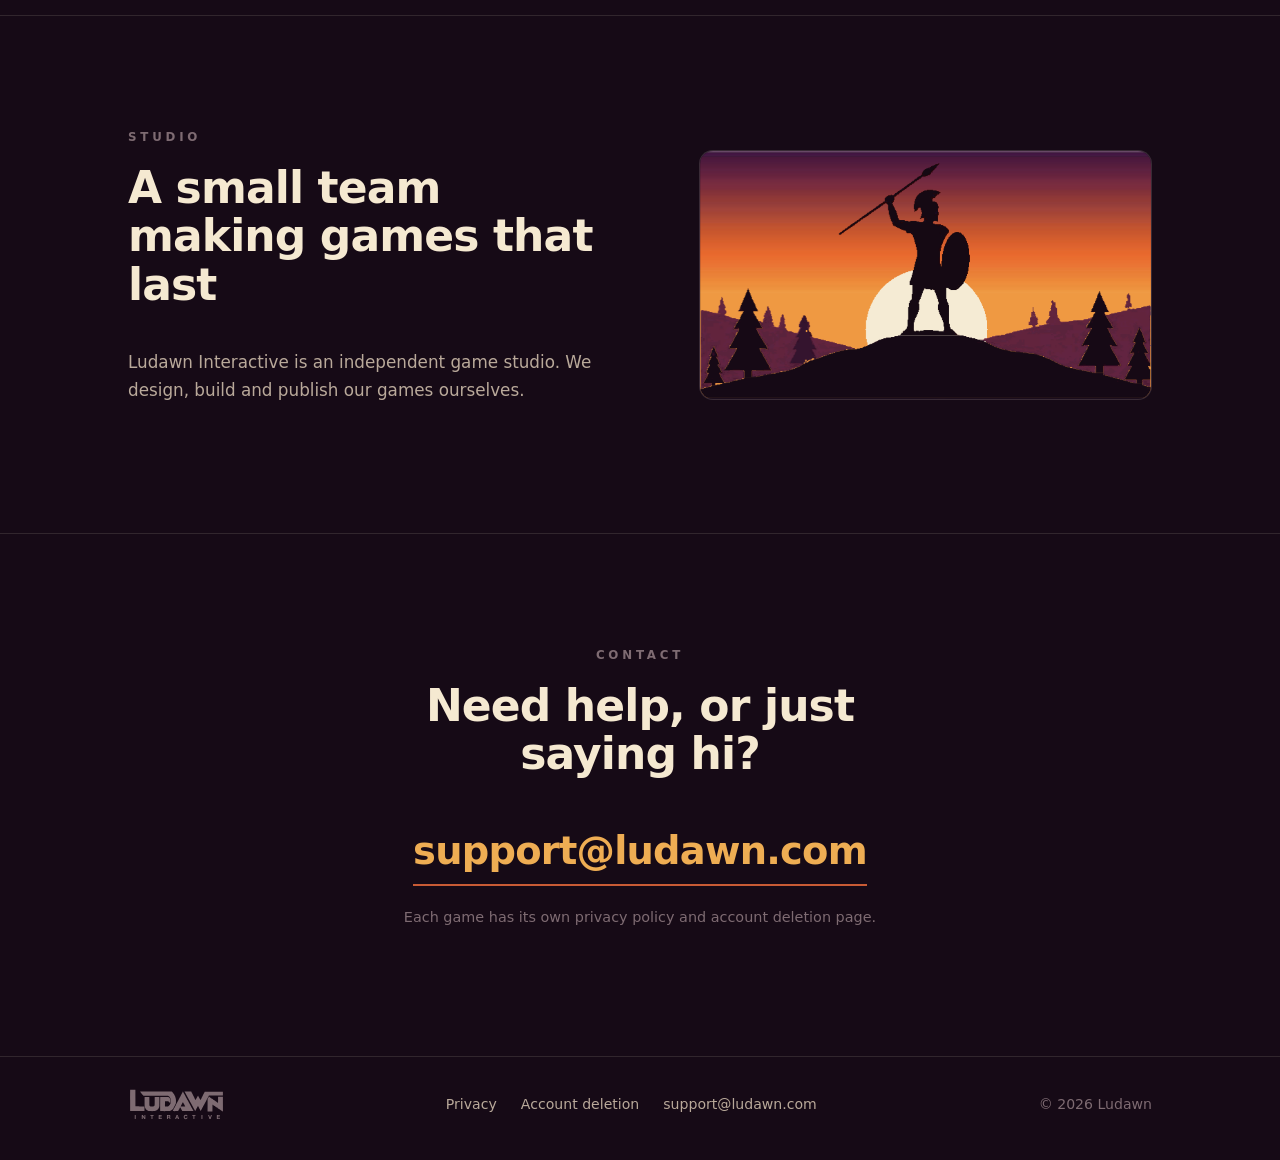
==== commit 10946610: "Add Hot Express section with privacy and data deletion pages Home card, studio legal link lists, and" ====
--- a/index.html
+++ b/index.html
@@ -51,6 +51,15 @@
 </div>
 <span class="go" aria-hidden="true">→</span>
 </a>
+<a class="game" href="/hot-express/">
+<div class="game-art" aria-hidden="true"><img src="/hot-express/assets/img/icon.jpg" width="640" height="640" alt="" loading="lazy"></div>
+<div class="game-body">
+<span class="status"><span lang="tr">Geliştiriliyor</span><span lang="en">In development</span></span>
+<h3>Hot Express</h3>
+<p><span lang="tr">Sıfırdan kuryeliğe. Steam'de yakında.</span><span lang="en">From scratch to courier. Coming to Steam.</span></p>
+</div>
+<span class="go" aria-hidden="true">→</span>
+</a>
 <div class="game soon">
 <span class="eyebrow" style="margin:0"><span lang="tr">Sırada</span><span lang="en">Next up</span></span>
 <p style="margin:.4rem 0 0"><span lang="tr">Yeni oyunlar yolda.</span><span lang="en">More games on the way.</span></p>
